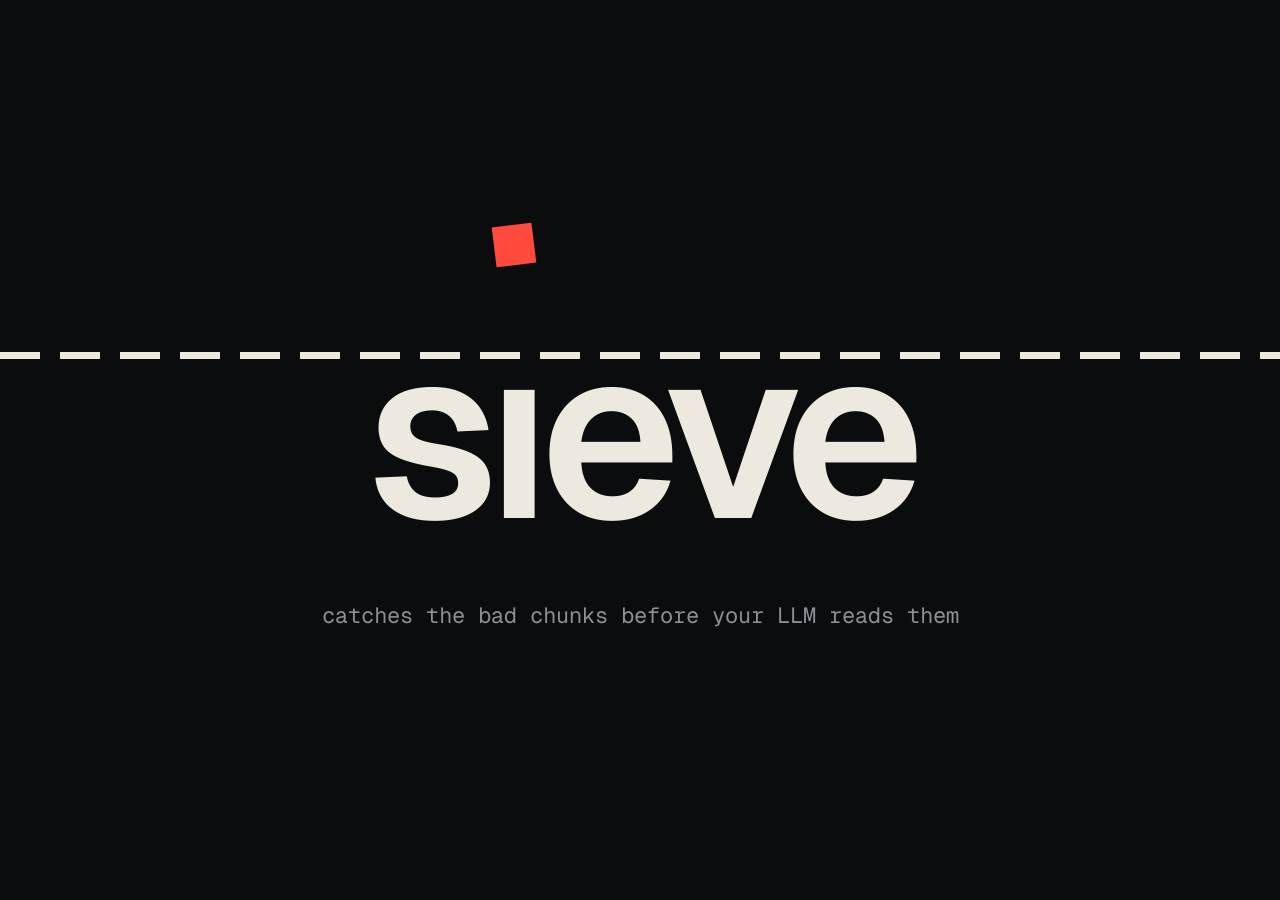
==== scripts/video/slides/title.html @ 5ceddcda "Add demo video generator, corrected video script and Devpost text scripts/video/make_video.py synthe" ====
<!doctype html>
<html><head><meta charset="utf-8">
<link href="https://fonts.googleapis.com/css2?family=Geist:wght@600&family=Geist+Mono&family=Instrument+Serif:ital@1&display=swap" rel="stylesheet">
<style>
  html, body { margin: 0; height: 100%; background: #0B0C0D; color: #EEE9DE; overflow: hidden; }
  .wrap { height: 100%; display: flex; flex-direction: column; align-items: center; justify-content: center; }
  .rule { position: absolute; left: 0; right: 0; height: 7px; top: 352px;
          background: repeating-linear-gradient(90deg, #EEE9DE 0 40px, transparent 40px 60px); transform-origin: left; animation: draw .9s cubic-bezier(.2,.7,.1,1) both; }
  .word { font: 600 240px/1 Geist, "Segoe UI", sans-serif; letter-spacing: -.05em; position: relative; margin-top: 60px; opacity: 0; animation: up .7s .15s cubic-bezier(.2,.7,.1,1) forwards; }
  .word .i { position: relative; display: inline-block; }
  .dot { position: absolute; left: 50%; top: -88px; width: 40px; height: 40px; background: #FF4A3D;
         transform: translateX(-50%) rotate(-7deg); animation: drop .7s .5s cubic-bezier(.3,1.4,.5,1) both; }
  .line { font: 22px "Geist Mono", monospace; color: #8A9096; margin-top: 48px; opacity: 0; animation: up .7s .8s forwards; }
  .line em { font: italic 30px "Instrument Serif", serif; color: #FF4A3D; }
  .url { font: 17px "Geist Mono", monospace; color: #5E646A; margin-top: 18px; opacity: 0; animation: up .7s 1.0s forwards; }
  @keyframes draw { from { transform: scaleX(0); } }
  @keyframes up { from { opacity: 0; transform: translateY(14px); } to { opacity: 1; transform: none; } }
  @keyframes drop { from { transform: translate(-50%, -260px) rotate(30deg); opacity: 0; } 60% { opacity: 1; } }
</style></head>
<body>
  <div class="rule"></div>
  <div class="wrap">
    <div class="word">s<span class="i">ı<span class="dot"></span></span>eve</div>
    <div class="line" id="line">catches the bad chunks before your LLM reads them</div>
    <div class="url" id="url"></div>
  </div>
<script>
  const p = new URLSearchParams(location.search);
  if (p.get("line")) document.getElementById("line").innerHTML = p.get("line");
  if (p.get("url")) document.getElementById("url").textContent = p.get("url");
</script>
</body></html>
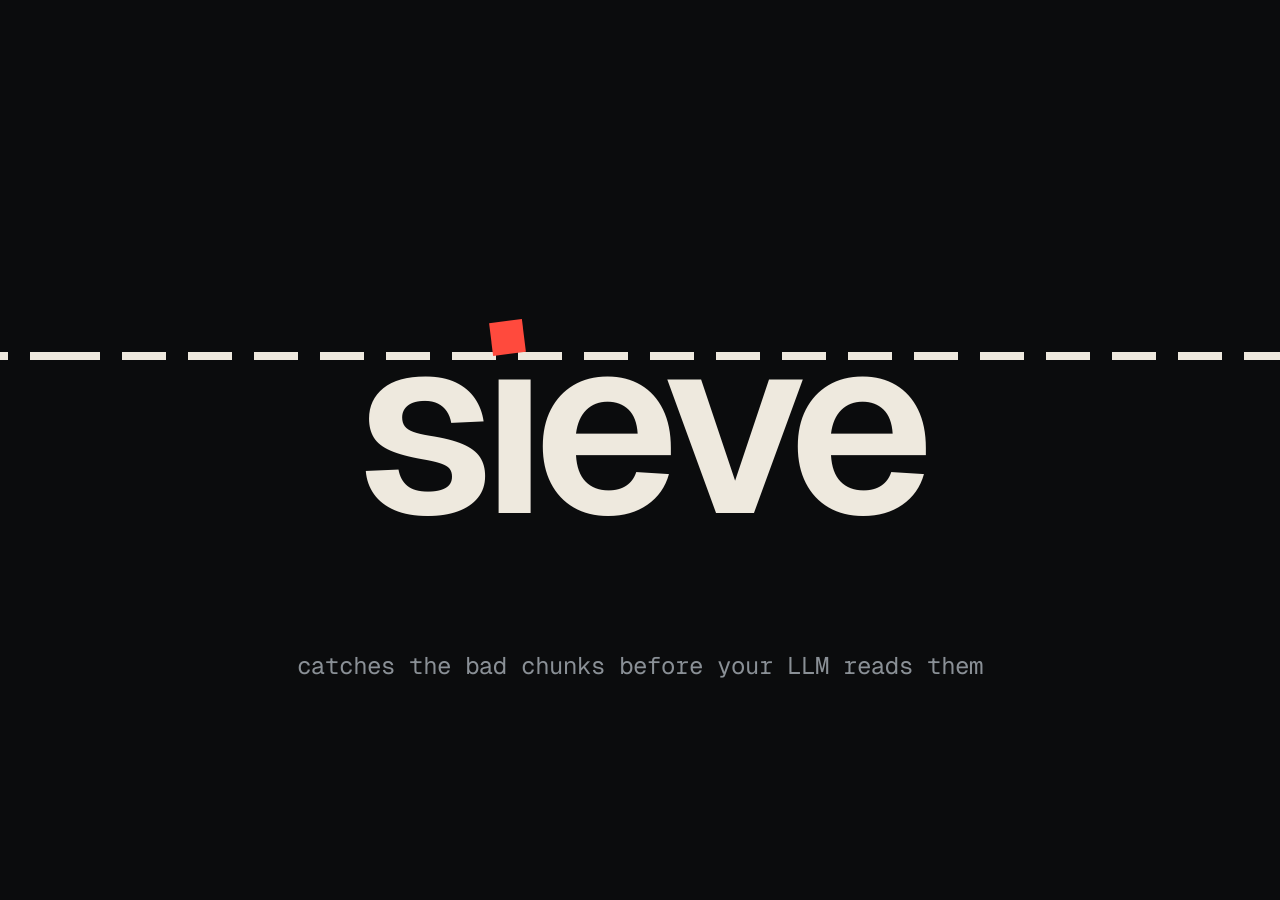
==== commit 813f8188: "Video: align voice and picture from frame one, hold the closing card Warm the font cache before reco" ====
--- a/scripts/video/slides/title.html
+++ b/scripts/video/slides/title.html
@@ -1,32 +1,54 @@
 <!doctype html>
 <html><head><meta charset="utf-8">
-<link href="https://fonts.googleapis.com/css2?family=Geist:wght@600&family=Geist+Mono&family=Instrument+Serif:ital@1&display=swap" rel="stylesheet">
+<link href="https://fonts.googleapis.com/css2?family=Geist:wght@600&family=Geist+Mono&family=Instrument+Serif:ital@1&display=block" rel="stylesheet">
 <style>
   html, body { margin: 0; height: 100%; background: #0B0C0D; color: #EEE9DE; overflow: hidden; }
-  .wrap { height: 100%; display: flex; flex-direction: column; align-items: center; justify-content: center; }
-  .rule { position: absolute; left: 0; right: 0; height: 7px; top: 352px;
-          background: repeating-linear-gradient(90deg, #EEE9DE 0 40px, transparent 40px 60px); transform-origin: left; animation: draw .9s cubic-bezier(.2,.7,.1,1) both; }
-  .word { font: 600 240px/1 Geist, "Segoe UI", sans-serif; letter-spacing: -.05em; position: relative; margin-top: 60px; opacity: 0; animation: up .7s .15s cubic-bezier(.2,.7,.1,1) forwards; }
-  .word .i { position: relative; display: inline-block; }
-  .dot { position: absolute; left: 50%; top: -88px; width: 40px; height: 40px; background: #FF4A3D;
-         transform: translateX(-50%) rotate(-7deg); animation: drop .7s .5s cubic-bezier(.3,1.4,.5,1) both; }
-  .line { font: 22px "Geist Mono", monospace; color: #8A9096; margin-top: 48px; opacity: 0; animation: up .7s .8s forwards; }
-  .line em { font: italic 30px "Instrument Serif", serif; color: #FF4A3D; }
-  .url { font: 17px "Geist Mono", monospace; color: #5E646A; margin-top: 18px; opacity: 0; animation: up .7s 1.0s forwards; }
-  @keyframes draw { from { transform: scaleX(0); } }
-  @keyframes up { from { opacity: 0; transform: translateY(14px); } to { opacity: 1; transform: none; } }
-  @keyframes drop { from { transform: translate(-50%, -260px) rotate(30deg); opacity: 0; } 60% { opacity: 1; } }
+  #word { position: absolute; left: 0; right: 0; top: 300px; text-align: center; white-space: nowrap;
+          font: 600 250px/1 Geist, "Segoe UI", sans-serif; letter-spacing: -.05em; opacity: 0; }
+  #base { display: inline-block; width: 0; height: 0; }
+  #rule { position: absolute; left: 0; right: 0; height: 8px; transform: scaleX(0); transform-origin: left;
+          background: repeating-linear-gradient(90deg, #EEE9DE 0 44px, transparent 44px 66px); }
+  #tittle { position: absolute; background: #FF4A3D; opacity: 0; }
+  #line { position: absolute; left: 0; right: 0; top: 650px; text-align: center; font: 24px "Geist Mono", monospace; color: #8A9096; opacity: 0; }
+  #line em { font: italic 34px "Instrument Serif", serif; color: #FF4A3D; }
+  #url { position: absolute; left: 0; right: 0; top: 702px; text-align: center; font: 17px "Geist Mono", monospace; color: #5E646A; opacity: 0; }
+  .go #rule { transition: transform .9s cubic-bezier(.2,.7,.1,1); transform: none; }
+  .go #word { transition: opacity .7s .15s; opacity: 1; }
+  .go #line { transition: opacity .7s .9s, transform .7s .9s; opacity: 1; }
+  .go #url { transition: opacity .7s 1.1s; opacity: 1; }
+  @keyframes drop { from { transform: translateY(-240px) rotate(40deg); opacity: 0; } 50% { opacity: 1; }
+                    to { transform: translateY(0) rotate(-7deg); opacity: 1; } }
 </style></head>
 <body>
-  <div class="rule"></div>
-  <div class="wrap">
-    <div class="word">s<span class="i">ı<span class="dot"></span></span>eve</div>
-    <div class="line" id="line">catches the bad chunks before your LLM reads them</div>
-    <div class="url" id="url"></div>
-  </div>
+  <div id="rule"></div>
+  <div id="word">s<span id="i">ı</span>eve<span id="base"></span></div>
+  <div id="tittle"></div>
+  <div id="line">catches the bad chunks before your LLM reads them</div>
+  <div id="url"></div>
 <script>
   const p = new URLSearchParams(location.search);
   if (p.get("line")) document.getElementById("line").innerHTML = p.get("line");
   if (p.get("url")) document.getElementById("url").textContent = p.get("url");
+
+  // Same construction as docs/thumbnail.html: the dot of the i rests on the sieve line, over a gap it can't fit through.
+  document.fonts.ready.then(() => {
+    const word = document.getElementById("word"), cs = getComputedStyle(word), px = parseFloat(cs.fontSize);
+    const ctx = document.createElement("canvas").getContext("2d");
+    ctx.font = `${cs.fontWeight} ${px}px ${cs.fontFamily}`;
+    const xh = ctx.measureText("x").actualBoundingBoxAscent;
+    const m = ctx.measureText("ı"), stem = m.actualBoundingBoxRight + m.actualBoundingBoxLeft;
+    const baseline = document.getElementById("base").getBoundingClientRect().top;
+    const ib = document.getElementById("i").getBoundingClientRect(), cx = ib.left + ib.width / 2;
+    const ruleTop = baseline - xh - px * .075 - 8, P = 66;
+    const rule = document.getElementById("rule");
+    rule.style.top = ruleTop + "px";
+    rule.style.backgroundPositionX = (((cx - 55) % P) + P) % P + "px";
+    const t = document.getElementById("tittle");
+    Object.assign(t.style, { width: stem + "px", height: stem + "px", left: cx - stem / 2 + "px", top: ruleTop - stem + 2 + "px" });
+    requestAnimationFrame(() => {
+      document.body.classList.add("go");
+      t.style.animation = "drop .75s .45s cubic-bezier(.3,1.35,.5,1) forwards";
+    });
+  });
 </script>
 </body></html>
